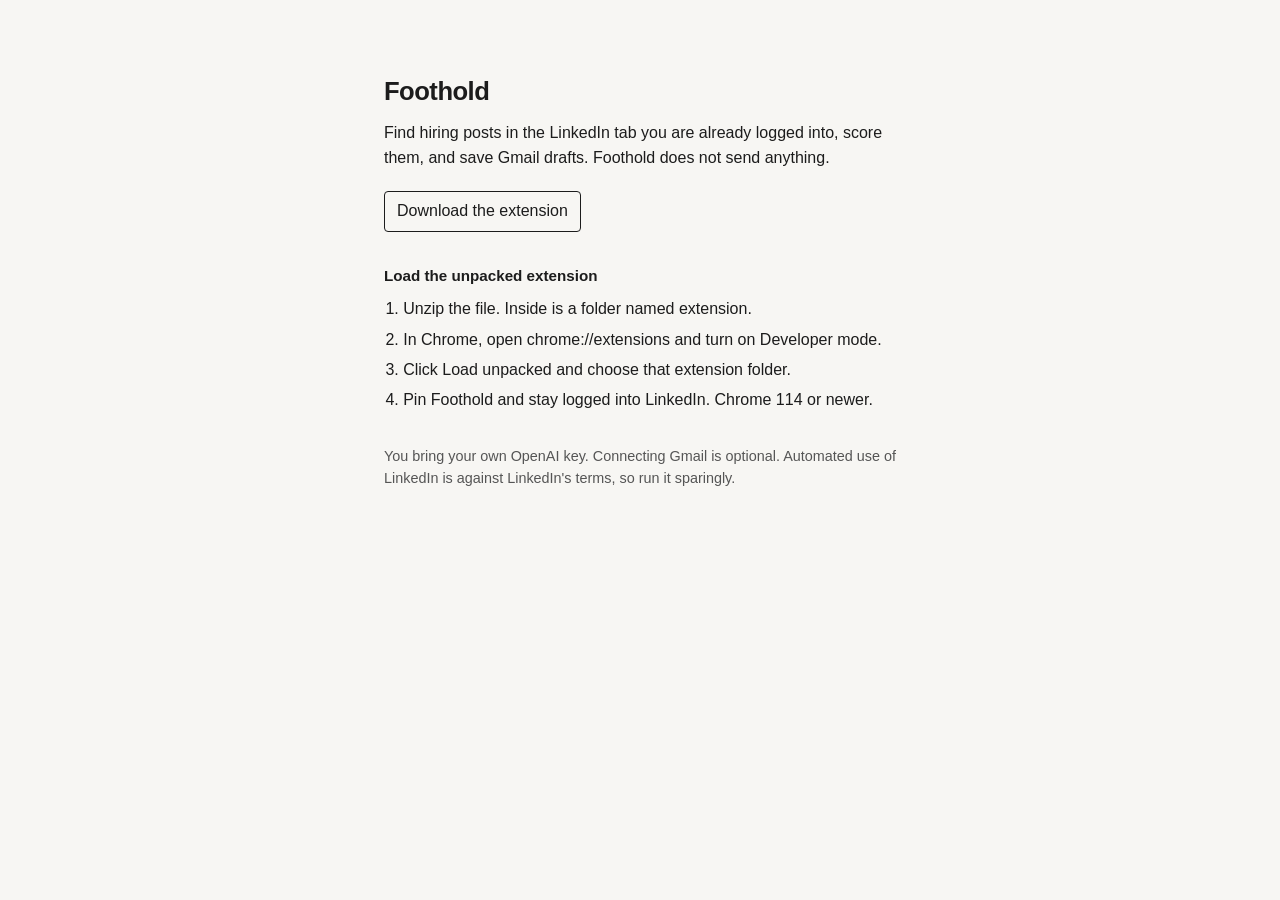
==== index.html @ 33419a02 "Add a plain Foothold page and the unpacked extension download. Co-authored-by: Cursor <cursoragent@c" ====
<!DOCTYPE html>
<html lang="en">
<head>
  <meta charset="utf-8" />
  <meta name="viewport" content="width=device-width, initial-scale=1" />
  <title>Foothold</title>
  <style>
    body {
      margin: 0;
      background: #f7f6f3;
      color: #1c1c1c;
      font: 16px/1.55 -apple-system, BlinkMacSystemFont, "Segoe UI", sans-serif;
    }
    main { max-width: 32rem; margin: 0 auto; padding: 4.5rem 1.25rem 3rem; }
    h1 { font-size: 1.6rem; font-weight: 560; letter-spacing: -0.02em; margin: 0 0 0.6rem; }
    h2 { font-size: 0.95rem; font-weight: 600; margin: 2rem 0 0.6rem; }
    p { margin: 0 0 1rem; }
    a { color: inherit; }
    .download {
      display: inline-block;
      margin-top: 0.25rem;
      padding: 0.45rem 0.75rem;
      border: 1px solid #1c1c1c;
      border-radius: 4px;
      text-decoration: none;
    }
    ol { margin: 0; padding-left: 1.2rem; }
    li { margin: 0.35rem 0; }
    .note { margin-top: 2rem; color: #555; font-size: 0.9rem; }
  </style>
</head>
<body>
  <main>
    <h1>Foothold</h1>
    <p>Find hiring posts in the LinkedIn tab you are already logged into, score them, and save Gmail drafts. Foothold does not send anything.</p>
    <p><a class="download" href="foothold.zip">Download the extension</a></p>

    <h2>Load the unpacked extension</h2>
    <ol>
      <li>Unzip the file. Inside is a folder named extension.</li>
      <li>In Chrome, open chrome://extensions and turn on Developer mode.</li>
      <li>Click Load unpacked and choose that extension folder.</li>
      <li>Pin Foothold and stay logged into LinkedIn. Chrome 114 or newer.</li>
    </ol>

    <p class="note">You bring your own OpenAI key. Connecting Gmail is optional. Automated use of LinkedIn is against LinkedIn's terms, so run it sparingly.</p>
  </main>
</body>
</html>
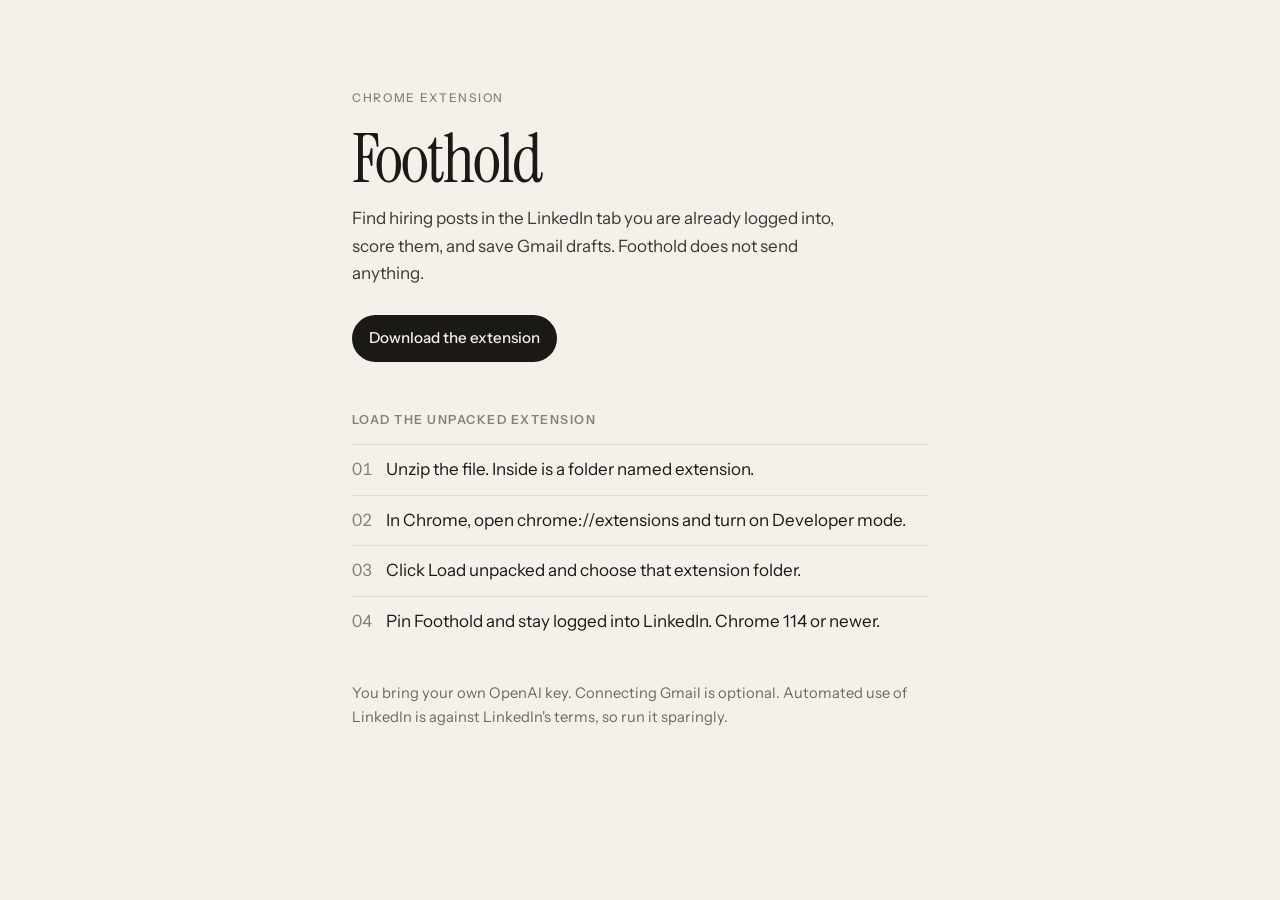
==== commit 21670ada: "Give the landing page a quieter type treatment. Co-authored-by: Cursor <cursoragent@cursor.com>" ====
--- a/index.html
+++ b/index.html
@@ -4,43 +4,81 @@
   <meta charset="utf-8" />
   <meta name="viewport" content="width=device-width, initial-scale=1" />
   <title>Foothold</title>
+  <link rel="preconnect" href="https://fonts.googleapis.com" />
+  <link rel="preconnect" href="https://fonts.gstatic.com" crossorigin />
+  <link href="https://fonts.googleapis.com/css2?family=Instrument+Sans:ital,wght@0,400;0,500;0,600;1,400&family=Instrument+Serif:ital@0;1&display=swap" rel="stylesheet" />
   <style>
     body {
       margin: 0;
-      background: #f7f6f3;
-      color: #1c1c1c;
-      font: 16px/1.55 -apple-system, BlinkMacSystemFont, "Segoe UI", sans-serif;
+      background: #f4f1ea;
+      color: #1a1916;
+      font-family: "Instrument Sans", sans-serif;
+      font-size: 17px;
+      line-height: 1.6;
     }
-    main { max-width: 32rem; margin: 0 auto; padding: 4.5rem 1.25rem 3rem; }
-    h1 { font-size: 1.6rem; font-weight: 560; letter-spacing: -0.02em; margin: 0 0 0.6rem; }
-    h2 { font-size: 0.95rem; font-weight: 600; margin: 2rem 0 0.6rem; }
-    p { margin: 0 0 1rem; }
+    main { max-width: 36rem; margin: 0 auto; padding: 5.5rem 1.5rem 4rem; }
+    .mark {
+      margin: 0 0 1.25rem;
+      font-size: 0.75rem;
+      font-weight: 500;
+      letter-spacing: 0.14em;
+      text-transform: uppercase;
+      color: #8a8175;
+    }
+    h1 {
+      margin: 0 0 0.85rem;
+      font-family: "Instrument Serif", serif;
+      font-size: 4.25rem;
+      font-weight: 400;
+      line-height: 0.95;
+      letter-spacing: -0.03em;
+    }
+    .lead { margin: 0 0 1.75rem; max-width: 32rem; color: #3a3834; }
     a { color: inherit; }
     .download {
       display: inline-block;
-      margin-top: 0.25rem;
-      padding: 0.45rem 0.75rem;
-      border: 1px solid #1c1c1c;
-      border-radius: 4px;
+      padding: 0.7rem 1.05rem;
+      background: #1a1916;
+      color: #f4f1ea;
+      border-radius: 999px;
       text-decoration: none;
+      font-weight: 500;
+      font-size: 0.95rem;
     }
-    ol { margin: 0; padding-left: 1.2rem; }
-    li { margin: 0.35rem 0; }
-    .note { margin-top: 2rem; color: #555; font-size: 0.9rem; }
+    .download:hover { background: #3a342c; }
+    h2 {
+      margin: 3rem 0 0.9rem;
+      font-size: 0.78rem;
+      font-weight: 600;
+      letter-spacing: 0.12em;
+      text-transform: uppercase;
+      color: #8a8175;
+    }
+    ol { margin: 0; padding: 0; list-style: none; }
+    li {
+      display: grid;
+      grid-template-columns: 1.5rem 1fr;
+      gap: 0.65rem;
+      padding: 0.7rem 0;
+      border-top: 1px solid #e3ddd2;
+    }
+    li span { color: #8a8175; font-variant-numeric: tabular-nums; }
+    .note { margin: 2.25rem 0 0; color: #6f685f; font-size: 0.92rem; }
   </style>
 </head>
 <body>
   <main>
+    <p class="mark">Chrome extension</p>
     <h1>Foothold</h1>
-    <p>Find hiring posts in the LinkedIn tab you are already logged into, score them, and save Gmail drafts. Foothold does not send anything.</p>
+    <p class="lead">Find hiring posts in the LinkedIn tab you are already logged into, score them, and save Gmail drafts. Foothold does not send anything.</p>
     <p><a class="download" href="foothold.zip">Download the extension</a></p>
 
     <h2>Load the unpacked extension</h2>
     <ol>
-      <li>Unzip the file. Inside is a folder named extension.</li>
-      <li>In Chrome, open chrome://extensions and turn on Developer mode.</li>
-      <li>Click Load unpacked and choose that extension folder.</li>
-      <li>Pin Foothold and stay logged into LinkedIn. Chrome 114 or newer.</li>
+      <li><span>01</span>Unzip the file. Inside is a folder named extension.</li>
+      <li><span>02</span>In Chrome, open chrome://extensions and turn on Developer mode.</li>
+      <li><span>03</span>Click Load unpacked and choose that extension folder.</li>
+      <li><span>04</span>Pin Foothold and stay logged into LinkedIn. Chrome 114 or newer.</li>
     </ol>
 
     <p class="note">You bring your own OpenAI key. Connecting Gmail is optional. Automated use of LinkedIn is against LinkedIn's terms, so run it sparingly.</p>
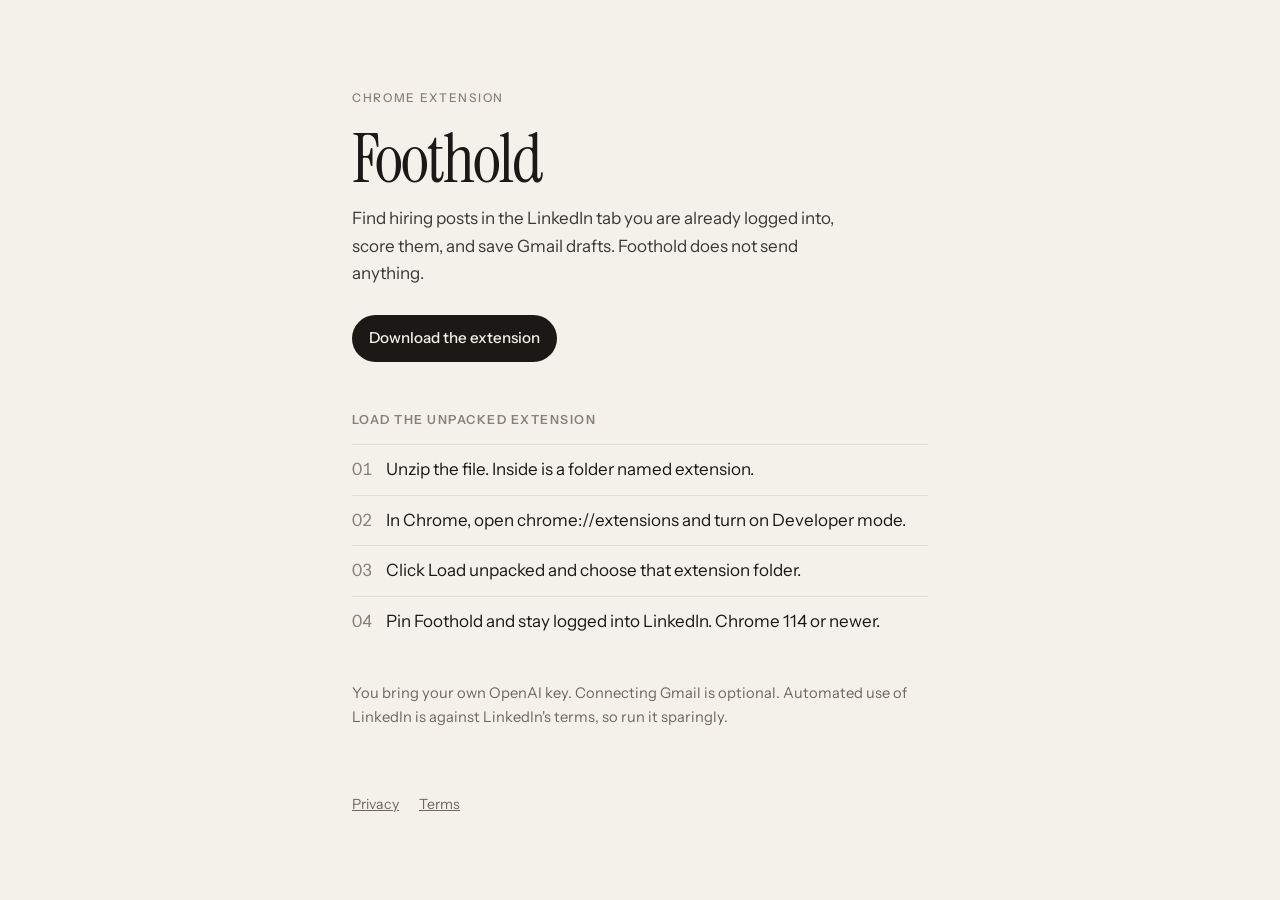
==== commit ad8a8138: "Add privacy and terms pages linked from the footer. Co-authored-by: Cursor <cursoragent@cursor.com>" ====
--- a/index.html
+++ b/index.html
@@ -64,6 +64,15 @@
     }
     li span { color: #8a8175; font-variant-numeric: tabular-nums; }
     .note { margin: 2.25rem 0 0; color: #6f685f; font-size: 0.92rem; }
+    footer {
+      max-width: 36rem;
+      margin: 0 auto;
+      padding: 0 1.5rem 3rem;
+      display: flex;
+      gap: 1.25rem;
+      font-size: 0.88rem;
+    }
+    footer a { color: #6f685f; }
   </style>
 </head>
 <body>
@@ -83,5 +92,9 @@
 
     <p class="note">You bring your own OpenAI key. Connecting Gmail is optional. Automated use of LinkedIn is against LinkedIn's terms, so run it sparingly.</p>
   </main>
+  <footer>
+    <a href="privacy.html">Privacy</a>
+    <a href="terms.html">Terms</a>
+  </footer>
 </body>
 </html>
